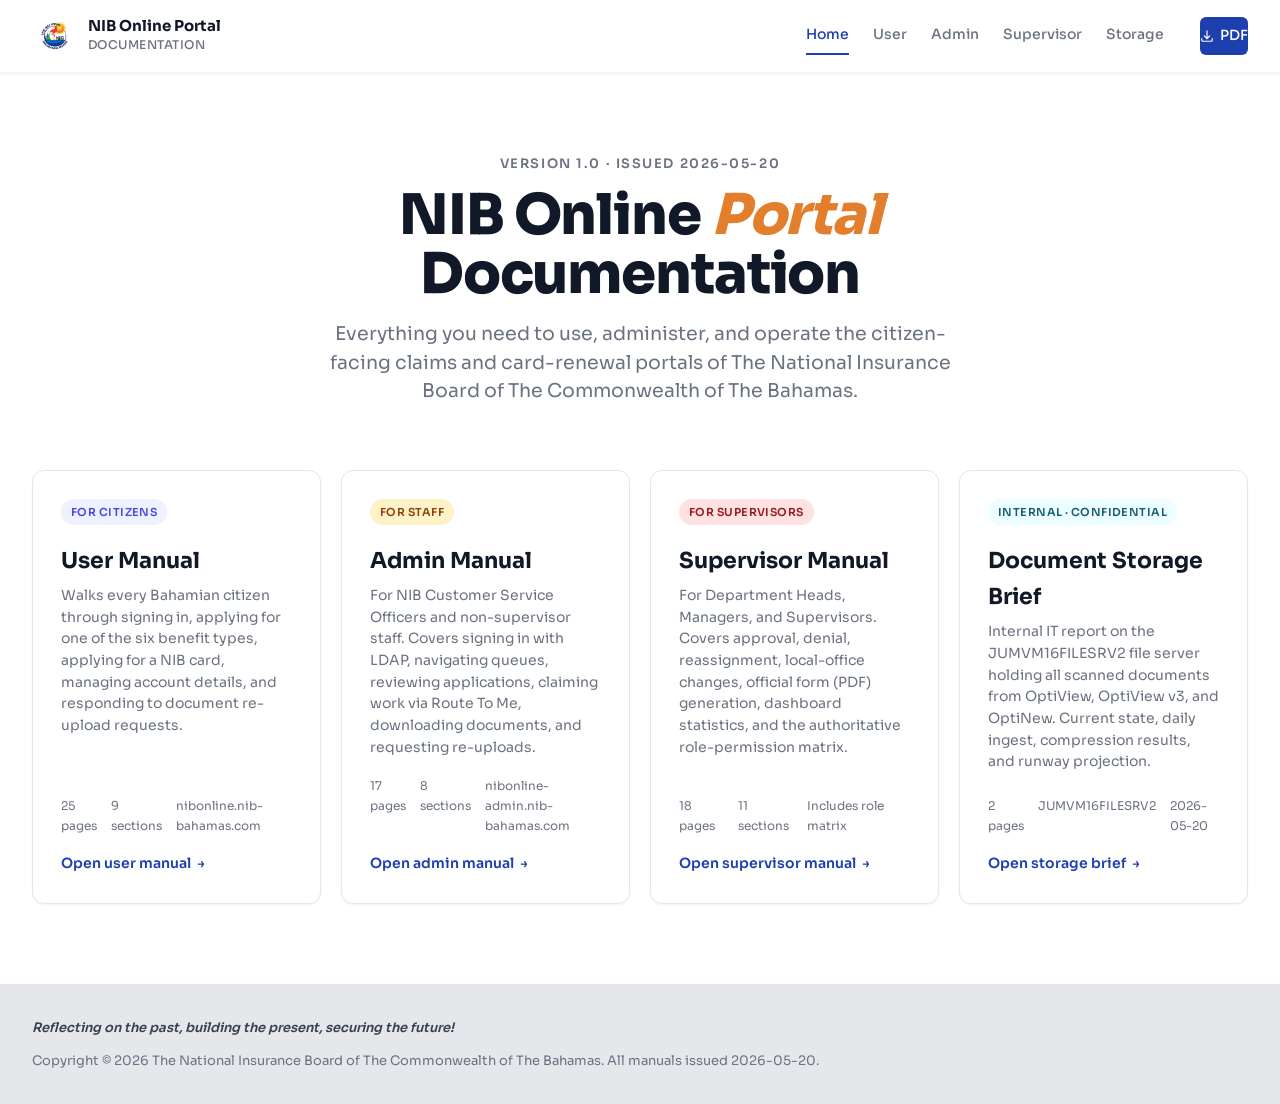
==== onboarding/docs-site/docs/index.html @ d0a883ac "add docs-site: NIB Design System integration + text-searchable PDFs" ====
<!DOCTYPE html>
<html lang="en">
<head>
<meta charset="UTF-8">
<meta name="viewport" content="width=device-width, initial-scale=1">
<title>Documentation — NIB Online Portal</title>
<link rel="icon" type="image/png" href="../assets/favicon-32x32.png">
<link rel="stylesheet" href="../colors_and_type.css">
<link rel="stylesheet" href="docs.css">
</head>
<body>

<header class="doc-topbar">
  <div class="doc-topbar__inner">
    <a class="doc-topbar__logo" href="index.html">
      <img src="../assets/nib-logo-no-text.png" alt="NIB">
      <div>
        <div class="doc-topbar__title">NIB Online Portal</div>
        <div class="doc-topbar__sub">Documentation</div>
      </div>
    </a>
    <div class="doc-topbar__spacer"></div>
    <nav class="doc-topbar__nav">
      <a href="index.html" class="is-current">Home</a>
      <a href="user-manual.html">User</a>
      <a href="admin-manual.html">Admin</a>
      <a href="supervisor-manual.html">Supervisor</a>
      <a href="storage-brief.html">Storage</a>
    <a class="doc-topbar__pdf" href="index-print.html" target="_blank" rel="noopener" title="Open print-ready PDF view in a new tab"><svg viewBox="0 0 24 24" fill="none" stroke="currentColor" stroke-width="2"><path stroke-linecap="round" stroke-linejoin="round" d="M3 16.5v2.25A2.25 2.25 0 0 0 5.25 21h13.5A2.25 2.25 0 0 0 21 18.75V16.5M16.5 12 12 16.5m0 0L7.5 12m4.5 4.5V3"/></svg>PDF</a>
    </nav>
  </div>
</header>

<section class="landing-hero">
  <div class="landing-hero__eyebrow">Version 1.0 · Issued 2026-05-20</div>
  <h1 class="landing-hero__title">NIB Online <em>Portal</em><br>Documentation</h1>
  <p class="landing-hero__sub">
    Everything you need to use, administer, and operate the citizen-facing claims and card-renewal portals of The National Insurance Board of The Commonwealth of The Bahamas.
  </p>
</section>

<section class="landing-grid">

  <a class="landing-card" href="user-manual.html">
    <span class="landing-card__badge landing-card__badge--user">For Citizens</span>
    <h2 class="landing-card__title">User Manual</h2>
    <p class="landing-card__desc">
      Walks every Bahamian citizen through signing in, applying for one of the six benefit types, applying for a NIB card, managing account details, and responding to document re-upload requests.
    </p>
    <div class="landing-card__meta"><span>25 pages</span><span>9 sections</span><span>nibonline.nib-bahamas.com</span></div>
    <span class="landing-card__cta">Open user manual</span>
  </a>

  <a class="landing-card" href="admin-manual.html">
    <span class="landing-card__badge landing-card__badge--admin">For Staff</span>
    <h2 class="landing-card__title">Admin Manual</h2>
    <p class="landing-card__desc">
      For NIB Customer Service Officers and non-supervisor staff. Covers signing in with LDAP, navigating queues, reviewing applications, claiming work via Route&nbsp;To&nbsp;Me, downloading documents, and requesting re-uploads.
    </p>
    <div class="landing-card__meta"><span>17 pages</span><span>8 sections</span><span>nibonline-admin.nib-bahamas.com</span></div>
    <span class="landing-card__cta">Open admin manual</span>
  </a>

  <a class="landing-card" href="supervisor-manual.html">
    <span class="landing-card__badge landing-card__badge--super">For Supervisors</span>
    <h2 class="landing-card__title">Supervisor Manual</h2>
    <p class="landing-card__desc">
      For Department Heads, Managers, and Supervisors. Covers approval, denial, reassignment, local-office changes, official form (PDF) generation, dashboard statistics, and the authoritative role-permission matrix.
    </p>
    <div class="landing-card__meta"><span>18 pages</span><span>11 sections</span><span>Includes role matrix</span></div>
    <span class="landing-card__cta">Open supervisor manual</span>
  </a>

  <a class="landing-card" href="storage-brief.html">
    <span class="landing-card__badge landing-card__badge--storage">Internal · Confidential</span>
    <h2 class="landing-card__title">Document Storage Brief</h2>
    <p class="landing-card__desc">
      Internal IT report on the JUMVM16FILESRV2 file server holding all scanned documents from OptiView, OptiView&nbsp;v3, and OptiNew. Current state, daily ingest, compression results, and runway projection.
    </p>
    <div class="landing-card__meta"><span>2 pages</span><span>JUMVM16FILESRV2</span><span>2026-05-20</span></div>
    <span class="landing-card__cta">Open storage brief</span>
  </a>

</section>

<footer class="doc-footer">
  <div class="doc-footer__inner">
    <em>Reflecting on the past, building the present, securing the future!</em>
    <p style="margin: 12px 0 0;">Copyright © 2026 The National Insurance Board of The Commonwealth of The Bahamas. All manuals issued 2026-05-20.</p>
  </div>
</footer>

</body>
</html>
---- onboarding/docs-site/colors_and_type.css ----
/* ============================================================
   NIB Online Portal — Design Tokens
   The National Insurance Board of The Commonwealth of The Bahamas
   ------------------------------------------------------------
   Source of truth: online-claims-submissions-frontend
     - tailwind.config.js (custom palette)
     - index.html (Sora font import)
     - src/assets/styles/*  (typography & layout primitives)
   ============================================================ */

/* Type — Sora is loaded via Google Fonts in the live app.
   Montserrat appears as a fallback in Tailwind config but Sora wins
   at the html/body level. We mirror that hierarchy here. */
@import url("https://fonts.googleapis.com/css2?family=Sora:wght@300;400;500;600;700;800&family=Montserrat:wght@400;500;600;700;800;900&display=swap");

:root {
  /* ---------- BRAND COLORS ---------- */
  /* Primary blue trio — Tailwind blue-800/700/900 in the live app */
  --nib-primary:           #1e40af;   /* primary */
  --nib-primary-lighten:   #1d4ed8;   /* hover state */
  --nib-primary-darken:    #1e3a8a;   /* pressed / deep gradient end */

  /* Logo & brand-mark colors (lifted from the official mark) */
  --nib-navy:              #1a237e;   /* deep navy used in "NIB Online" wordmark */
  --nib-flamingo:          #f25b8a;   /* pink flamingo silhouette */
  --nib-sun-yellow:        #f9b234;   /* sun ring */
  --nib-water-blue:        #2a9bd6;   /* water ring */
  --nib-leaf-green:        #4ea64b;   /* reeds / leaves */

  /* Accent / portal colors */
  --nib-cadmium-orange:    #e27e2c;   /* "Claims Portal" italic wordmark */
  --nib-maj-blue:          #4f46e5;   /* Majorelle blue — light-portal text */
  --nib-pastel-blue:       #7b8ecd;   /* mid-stop on login gradient */
  --nib-button-blue:       #2ea1e2;   /* legacy CTA blue */
  --nib-dusty-white:       #fdfdff;   /* off-white surface */
  --nib-platinum-gray:     #e8e8e8;   /* input field fill */

  /* ---------- NEUTRALS (tailwind gray & blueGray scales actually in use) ---------- */
  --gray-50:   #f9fafb;
  --gray-100:  #f3f4f6;
  --gray-200:  #e5e7eb;
  --gray-300:  #d1d5db;
  --gray-400:  #9ca3af;
  --gray-500:  #6b7280;
  --gray-600:  #4b5563;
  --gray-700:  #374151;
  --gray-800:  #1f2937;
  --gray-900:  #111827;

  --blue-gray-50:  #f8fafc;
  --blue-gray-100: #f1f5f9;
  --blue-gray-200: #e2e8f0;
  --blue-gray-400: #94a3b8;
  --blue-gray-600: #475569;

  /* ---------- SEMANTIC FOREGROUND / BACKGROUND ---------- */
  --fg-1:        #111827;   /* primary text — gray-900 */
  --fg-2:        #374151;   /* body text — gray-700 */
  --fg-3:        #6b7280;   /* secondary / meta — gray-500 */
  --fg-4:        #9ca3af;   /* disabled / placeholder — gray-400 */
  --fg-on-dark:  #fdfdff;   /* dusty-white on navy/primary */
  --fg-link:     #4f46e5;   /* indigo-600 — used for utility links */
  --fg-accent:   #e27e2c;   /* cadmium-orange — italic brand accent */

  --bg-canvas:    #ffffff;
  --bg-subtle:    #f3f4f6;        /* gray-100 */
  --bg-muted:     #f1f5f9;        /* blueGray-100 — table head */
  --bg-footer:    #e5e7eb;        /* gray-200 */
  --bg-input:     var(--nib-platinum-gray);

  /* ---------- SEMANTIC STATE (Tailwind tints used in alerts/status) ---------- */
  --state-success:        #16a34a;   /* green-600 (Approved chip) */
  --state-success-bg:     #ecfdf5;
  --state-warning:        #f59e0b;   /* amber-500 (CalloutBox icon) */
  --state-warning-bg:     #fffbeb;   /* amber-50 */
  --state-warning-border: #fcd34d;   /* amber-300 */
  --state-warning-fg:     #92400e;   /* amber-800 */
  --state-danger:         #dc2626;   /* red-600 (Denied chip) */
  --state-danger-bg:      #fef2f2;
  --state-info:           #2ea1e2;   /* button-blue */
  --state-pending:        #475569;   /* blueGray-600 (Pending chip) */

  /* ---------- TYPE FAMILIES ---------- */
  --font-sans:    'Sora', 'Montserrat', system-ui, -apple-system, 'Segoe UI', sans-serif;
  --font-display: 'Sora', 'Montserrat', system-ui, sans-serif;
  --font-mono:    ui-monospace, 'SF Mono', 'Cascadia Code', Menlo, monospace;

  /* ---------- TYPE SCALE (matches Tailwind defaults the app uses) ---------- */
  --text-xs:   0.75rem;   /* 12px */
  --text-sm:   0.875rem;  /* 14px */
  --text-base: 1rem;      /* 16px */
  --text-lg:   1.125rem;  /* 18px */
  --text-xl:   1.25rem;   /* 20px */
  --text-2xl:  1.5rem;    /* 24px */
  --text-3xl:  1.875rem;  /* 30px */
  --text-4xl:  2.25rem;   /* 36px */
  --text-5xl:  3rem;      /* 48px */
  --text-6xl:  3.75rem;   /* 60px */

  /* Weights actually used in the codebase */
  --fw-light:     300;
  --fw-regular:   400;
  --fw-medium:    500;
  --fw-semibold:  600;
  --fw-bold:      700;
  --fw-extrabold: 800;
  --fw-black:     900;

  /* Line heights */
  --lh-tight:   1.1;
  --lh-snug:    1.25;
  --lh-normal:  1.5;
  --lh-relaxed: 1.625;

  /* ---------- RADII (Tailwind defaults used) ---------- */
  --radius-sm:   0.25rem;  /* rounded */
  --radius-md:   0.375rem; /* rounded-md — cards, page-sections */
  --radius-lg:   0.5rem;   /* rounded-lg — portal CTAs, login card */
  --radius-xl:   0.75rem;  /* rounded-xl — login inputs & primary CTA */
  --radius-full: 9999px;   /* avatar / pill chips */

  /* ---------- SHADOWS (Tailwind defaults used in app) ---------- */
  --shadow-sm:   0 1px 2px 0 rgba(0,0,0,.05);
  --shadow:      0 1px 3px 0 rgba(0,0,0,.1), 0 1px 2px -1px rgba(0,0,0,.1);
  --shadow-md:   0 4px 6px -1px rgba(0,0,0,.1), 0 2px 4px -2px rgba(0,0,0,.1);
  --shadow-lg:   0 10px 15px -3px rgba(0,0,0,.1), 0 4px 6px -4px rgba(0,0,0,.1);
  --ring-focus:  0 0 0 2px rgba(156,163,175,.6);   /* gray-400 focus ring */

  /* ---------- SPACING (Tailwind 4-unit scale; named exposures) ---------- */
  --sp-1:  0.25rem;   /* 4 */
  --sp-2:  0.5rem;    /* 8 */
  --sp-3:  0.75rem;   /* 12 */
  --sp-4:  1rem;      /* 16 */
  --sp-6:  1.5rem;    /* 24 */
  --sp-8:  2rem;      /* 32 */
  --sp-10: 2.5rem;    /* 40 */
  --sp-12: 3rem;      /* 48 */
  --sp-16: 4rem;      /* 64 */
  --sp-24: 6rem;      /* 96 */

  /* ---------- LAYOUT ---------- */
  --container-7xl: 80rem;   /* max-w-7xl — top nav & main pages */
  --container-5xl: 64rem;   /* max-w-5xl — footer column */
  --container-2xl: 42rem;   /* max-w-2xl — sm portal copy column */

  /* ---------- BRAND GRADIENTS ---------- */
  --grad-login:   linear-gradient(180deg, #ffffff 0%, #7b8ecd 60%, #1e40af 100%);
  --grad-portal-dark:  linear-gradient(340deg, #1e3a8a 0%, #3b82f6 100%);
  --grad-portal-light: linear-gradient(340deg, #f8faff 0%, #fdfdff 100%);
}

/* ============================================================
   SEMANTIC TYPE CLASSES
   Match the literal selectors used in the live app's
   typography.pcss so HTML built with this token sheet looks
   identical to production.
   ============================================================ */

html, body {
  font-family: var(--font-sans);
  color: var(--fg-2);
  background: var(--bg-canvas);
}

.page header h1,
h1.page-title {
  font-weight: var(--fw-bold);
  font-size: var(--text-2xl);
  color: var(--nib-primary);
  text-transform: capitalize;
}

.page h2,
h2.section-title {
  font-size: var(--text-xl);
  font-weight: var(--fw-semibold);
  color: var(--fg-1);
}

.page-content h3,
h3.subsection {
  font-weight: var(--fw-light);
  font-size: var(--text-lg);
  margin-bottom: var(--sp-2);
  color: var(--fg-2);
}

/* "NIB Online" wordmark — see ClaimsPortalBrand.vue */
.brand-top {
  font-weight: var(--fw-extrabold);
  color: var(--nib-navy);
  line-height: var(--lh-tight);
}
/* "Claims Portal" wordmark */
.brand-bottom {
  font-weight: var(--fw-black);
  font-style: italic;
  color: var(--nib-cadmium-orange);
  line-height: var(--lh-tight);
  letter-spacing: -0.01em;
}

/* Footer tagline used in DefaultLayout */
.brand-tagline {
  font-weight: var(--fw-bold);
  font-style: italic;
  font-size: var(--text-sm);
  color: var(--gray-600);
}

/* Status chip text */
.chip {
  display: inline-flex;
  align-items: center;
  padding: 0.125rem 0.625rem;
  border-radius: var(--radius-md);
  font-weight: var(--fw-medium);
  color: #ffffff;
  font-size: var(--text-sm);
}
.chip--approved { background: var(--state-success); }
.chip--denied   { background: var(--state-danger); }
.chip--pending  { background: var(--state-pending); }

/* Card surface common to .page-section and modal panels */
.surface {
  background: var(--bg-canvas);
  box-shadow: var(--shadow-sm);
  border-radius: var(--radius-md);
}
---- onboarding/docs-site/docs/docs.css ----
/* ============================================================
   NIB Online Portal — Documentation Styles
   Shared by index, user-manual, admin-manual, supervisor-manual,
   storage-brief. Inherits design tokens from ../colors_and_type.css.
   ============================================================ */

* { box-sizing: border-box; }
html { scroll-behavior: smooth; scroll-padding-top: 88px; }
body {
  margin: 0;
  font-family: var(--font-sans);
  color: var(--fg-2);
  background: var(--bg-canvas);
  -webkit-font-smoothing: antialiased;
  font-size: 16px;
  line-height: 1.65;
}

/* ---------- Top bar ---------- */
.doc-topbar {
  position: sticky; top: 0; z-index: 50;
  background: rgba(255,255,255,.96);
  backdrop-filter: saturate(140%) blur(8px);
  box-shadow: var(--shadow-sm);
  border-bottom: 1px solid var(--gray-100);
}
.doc-topbar__inner {
  max-width: 1280px; margin: 0 auto;
  padding: 14px 32px;
  display: flex; align-items: center; gap: 20px;
}
.doc-topbar__logo { display: flex; align-items: center; gap: 12px; text-decoration: none; color: inherit; }
.doc-topbar__logo img { width: 44px; height: 44px; display: block; }
.doc-topbar__title { font-weight: 700; color: var(--fg-1); font-size: 15px; line-height: 1.2; }
.doc-topbar__sub   { font-size: 12px; color: var(--fg-3); letter-spacing: .04em; text-transform: uppercase; font-weight: 500; }
.doc-topbar__spacer { flex: 1; }
.doc-topbar__nav { display: flex; gap: 24px; }
.doc-topbar__nav a {
  font-size: 14px; color: var(--fg-3); text-decoration: none; font-weight: 500;
  padding: 6px 0; border-bottom: 2px solid transparent;
}
.doc-topbar__nav a:hover, .doc-topbar__nav a.is-current { color: var(--nib-primary); border-color: var(--nib-primary); }
.doc-topbar__pdf {
  display: inline-flex; align-items: center; gap: 6px;
  margin-left: 12px;
  padding: 6px 12px; border-radius: 6px;
  background: var(--nib-primary); color: #fff !important;
  font-size: 13px; font-weight: 600; text-decoration: none !important;
  border: 0 !important;
  transition: background .15s;
}
.doc-topbar__pdf:hover { background: var(--nib-primary-lighten); }
.doc-topbar__pdf svg { width: 14px; height: 14px; }
.doc-topbar__audience {
  display: inline-flex; align-items: center; gap: 6px;
  padding: 4px 10px; border-radius: 999px;
  font-size: 12px; font-weight: 600; letter-spacing: .02em;
  background: #eef2ff; color: var(--nib-maj-blue);
}
.doc-topbar__audience--admin   { background: #fef3c7; color: #92400e; }
.doc-topbar__audience--super   { background: #fee2e2; color: #991b1b; }
.doc-topbar__audience--storage { background: #ecfeff; color: #155e75; }

/* ---------- Layout ---------- */
.doc-layout {
  max-width: 1280px; margin: 0 auto;
  display: grid; grid-template-columns: 260px 1fr;
  gap: 56px; padding: 36px 32px 80px;
}
@media (max-width: 900px) {
  .doc-layout { grid-template-columns: 1fr; gap: 24px; }
  .doc-sidebar { position: static !important; max-height: none !important; }
}

/* ---------- Sidebar ---------- */
.doc-sidebar {
  position: sticky; top: 96px; align-self: start;
  max-height: calc(100vh - 120px); overflow-y: auto;
  padding-right: 8px;
}
.doc-sidebar__title {
  font-size: 11px; font-weight: 600; letter-spacing: .1em; text-transform: uppercase;
  color: var(--fg-3); margin: 0 0 12px;
}
.doc-sidebar__list { list-style: none; margin: 0; padding: 0; display: flex; flex-direction: column; gap: 2px; }
.doc-sidebar__list a {
  display: block; padding: 6px 10px; border-radius: 6px;
  font-size: 13.5px; color: var(--fg-2); text-decoration: none;
  border-left: 2px solid transparent;
  transition: background .12s, color .12s;
}
.doc-sidebar__list a:hover { background: var(--gray-100); color: var(--fg-1); }
.doc-sidebar__list a.is-active {
  background: #eef2ff; color: var(--nib-primary); font-weight: 600;
  border-left-color: var(--nib-primary);
}
.doc-sidebar__list .lvl-2 { padding-left: 24px; font-size: 13px; color: var(--fg-3); }

/* ---------- Main column ---------- */
.doc-main { min-width: 0; max-width: 760px; }

.doc-hero {
  margin-bottom: 40px; padding-bottom: 28px;
  border-bottom: 1px solid var(--gray-200);
}
.doc-hero__eyebrow {
  display: inline-flex; align-items: center; gap: 6px;
  padding: 4px 10px; border-radius: 999px;
  background: var(--nib-primary); color: #fff;
  font-size: 11px; font-weight: 600; letter-spacing: .08em; text-transform: uppercase;
  margin-bottom: 16px;
}
.doc-hero__title {
  font-size: 42px; font-weight: 800; line-height: 1.1;
  color: var(--fg-1); margin: 0 0 12px;
  letter-spacing: -0.02em;
}
.doc-hero__sub { font-size: 18px; color: var(--fg-3); margin: 0; line-height: 1.5; }
.doc-hero__meta {
  margin-top: 20px;
  display: flex; flex-wrap: wrap; gap: 20px;
  font-size: 13px; color: var(--fg-3);
}
.doc-hero__meta span { display: inline-flex; align-items: center; gap: 6px; }
.doc-hero__meta strong { color: var(--fg-2); font-weight: 600; }

/* ---------- Headings inside doc ---------- */
.doc-main h2 {
  font-size: 26px; font-weight: 700; color: var(--fg-1);
  margin: 56px 0 16px; letter-spacing: -0.01em;
  padding-bottom: 8px; border-bottom: 2px solid var(--nib-cadmium-orange);
  display: inline-block; padding-right: 8px;
  scroll-margin-top: 96px;
}
.doc-main h2 .doc-h-num { color: var(--nib-cadmium-orange); margin-right: 8px; }
.doc-main h3 {
  font-size: 20px; font-weight: 600; color: var(--fg-1);
  margin: 36px 0 12px; scroll-margin-top: 96px;
}
.doc-main h4 {
  font-size: 16px; font-weight: 600; color: var(--fg-1);
  margin: 24px 0 8px;
}
.doc-main p { margin: 12px 0; }
.doc-main a { color: var(--nib-primary); text-decoration: underline; text-underline-offset: 2px; }
.doc-main a:hover { color: var(--nib-primary-lighten); }
.doc-main ul, .doc-main ol { padding-left: 24px; margin: 12px 0; }
.doc-main li { margin: 6px 0; }
.doc-main strong { color: var(--fg-1); font-weight: 600; }
.doc-main hr { border: 0; border-top: 1px solid var(--gray-200); margin: 48px 0; }
.doc-main code, .doc-main kbd {
  font-family: var(--font-mono);
  font-size: .9em;
  padding: 1px 6px;
  background: var(--bg-muted);
  border-radius: 4px;
  color: var(--fg-1);
}

/* Headings get a hover-anchor */
.doc-main h2, .doc-main h3, .doc-main h4 { position: relative; }
.doc-anchor {
  position: absolute; left: -22px; top: 50%; transform: translateY(-50%);
  opacity: 0; color: var(--gray-400); text-decoration: none;
  font-size: 16px; transition: opacity .15s;
  cursor: pointer;
}
.doc-main h2:hover .doc-anchor,
.doc-main h3:hover .doc-anchor,
.doc-main h4:hover .doc-anchor { opacity: 1; }
.doc-anchor:hover { color: var(--nib-primary); }

/* ---------- Callouts ---------- */
.callout {
  display: flex; gap: 14px;
  padding: 16px 18px; border-radius: 8px;
  margin: 20px 0;
  border-left: 4px solid;
  background: #fff;
}
.callout__icon {
  flex-shrink: 0; width: 22px; height: 22px; margin-top: 1px;
}
.callout__body { flex: 1; font-size: 15px; line-height: 1.55; }
.callout__body :first-child { margin-top: 0; }
.callout__body :last-child  { margin-bottom: 0; }
.callout__title { font-weight: 700; color: var(--fg-1); display: block; margin-bottom: 4px; }

.callout--info    { background: #eff6ff; border-color: var(--nib-primary); color: #1e3a8a; }
.callout--info    .callout__icon, .callout--info    .callout__title { color: var(--nib-primary); }
.callout--tip     { background: #ecfdf5; border-color: #10b981; color: #065f46; }
.callout--tip     .callout__icon, .callout--tip     .callout__title { color: #047857; }
.callout--warning { background: var(--state-warning-bg); border-color: var(--state-warning); color: var(--state-warning-fg); }
.callout--warning .callout__icon, .callout--warning .callout__title { color: var(--state-warning); }
.callout--danger  { background: #fef2f2; border-color: #ef4444; color: #991b1b; }
.callout--danger  .callout__icon, .callout--danger  .callout__title { color: #dc2626; }
.callout--audit   { background: #fdf4ff; border-color: #a855f7; color: #6b21a8; }
.callout--audit   .callout__icon, .callout--audit   .callout__title { color: #9333ea; }

/* ---------- Steps ---------- */
.steps { counter-reset: step; list-style: none; padding: 0; margin: 20px 0; display: flex; flex-direction: column; gap: 14px; }
.steps > li {
  counter-increment: step;
  position: relative;
  padding: 14px 16px 14px 56px;
  background: #fff;
  border: 1px solid var(--gray-200);
  border-radius: 8px;
  font-size: 15px; line-height: 1.55;
}
.steps > li::before {
  content: counter(step);
  position: absolute; left: 14px; top: 14px;
  width: 28px; height: 28px;
  display: flex; align-items: center; justify-content: center;
  border-radius: 999px;
  background: var(--nib-primary); color: #fff;
  font-weight: 700; font-size: 13px;
}
.steps strong { color: var(--fg-1); }

/* ---------- Tables ---------- */
.doc-main table {
  width: 100%; border-collapse: collapse; margin: 20px 0;
  font-size: 14px;
  border: 1px solid var(--gray-200); border-radius: 8px; overflow: hidden;
}
.doc-main thead { background: var(--blue-gray-100); }
.doc-main th {
  padding: 10px 14px; text-align: left;
  font-size: 12px; font-weight: 600; color: var(--gray-700);
  text-transform: uppercase; letter-spacing: .04em;
  border-bottom: 1px solid var(--gray-200);
}
.doc-main td {
  padding: 12px 14px; vertical-align: top;
  border-top: 1px solid var(--gray-100);
  color: var(--fg-2);
}
.doc-main tbody tr:nth-child(even) td { background: #fafbfc; }
.doc-main td strong { color: var(--fg-1); }

/* yes/no pills inside tables */
.yn {
  display: inline-flex; align-items: center; gap: 4px;
  padding: 1px 8px; border-radius: 999px;
  font-size: 11px; font-weight: 600; letter-spacing: .02em;
}
.yn--yes { background: #d1fae5; color: #065f46; }
.yn--no  { background: #fee2e2; color: #991b1b; }
.yn--na  { background: var(--gray-100); color: var(--fg-3); }

/* ---------- Role pill ---------- */
.role {
  display: inline-flex; align-items: center;
  padding: 2px 8px; border-radius: 6px;
  background: var(--gray-900); color: #fff;
  font-family: var(--font-mono); font-size: 12px; font-weight: 600;
  letter-spacing: .02em;
  white-space: nowrap;
}
.role--cs    { background: #1e3a8a; }
.role--r     { background: #6d28d9; }
.role--fiu   { background: #047857; }
.role--it    { background: #475569; }
.role--ohsu  { background: #b45309; }

/* ---------- Status chip (inline in body) ---------- */
.chip-inline {
  display: inline-flex; align-items: center;
  padding: 1px 8px; border-radius: 6px;
  color: #fff; font-size: 12.5px; font-weight: 500;
  vertical-align: 2px;
}
.chip-inline--approved { background: var(--state-success); }
.chip-inline--denied   { background: var(--state-danger); }
.chip-inline--pending  { background: var(--state-pending); }
.chip-inline--info     { background: var(--nib-primary); }
.chip-inline--review   { background: var(--nib-button-blue); }
.chip-inline--reupload { background: var(--state-warning); color: var(--state-warning-fg); }

/* ---------- Definition strip (key/value at top of section) ---------- */
.defstrip { display: grid; grid-template-columns: repeat(auto-fit, minmax(180px, 1fr)); gap: 14px 20px; margin: 16px 0; }
.defstrip dt { font-size: 11px; font-weight: 600; letter-spacing: .06em; text-transform: uppercase; color: var(--fg-3); margin: 0 0 2px; }
.defstrip dd { margin: 0; font-size: 14px; color: var(--fg-1); }

/* ---------- Landing page cards ---------- */
.landing-hero { max-width: 1280px; margin: 0 auto; padding: 80px 32px 32px; text-align: center; }
.landing-hero__eyebrow { font-size: 13px; letter-spacing: .12em; text-transform: uppercase; color: var(--fg-3); font-weight: 600; }
.landing-hero__title {
  font-size: 56px; font-weight: 800; color: var(--fg-1);
  margin: 12px 0 16px; letter-spacing: -0.02em; line-height: 1.05;
}
.landing-hero__title em {
  font-style: italic; font-weight: 900; color: var(--nib-cadmium-orange);
}
.landing-hero__sub {
  font-size: 19px; color: var(--fg-3); max-width: 640px; margin: 0 auto;
  line-height: 1.5;
}
.landing-grid {
  max-width: 1280px; margin: 0 auto; padding: 32px 32px 80px;
  display: grid; grid-template-columns: repeat(auto-fit, minmax(280px, 1fr)); gap: 20px;
}
.landing-card {
  display: flex; flex-direction: column;
  padding: 28px; border-radius: 12px;
  background: #fff; border: 1px solid var(--gray-200);
  box-shadow: var(--shadow-sm);
  text-decoration: none; color: inherit;
  transition: transform .15s, box-shadow .15s, border-color .15s;
}
.landing-card:hover { transform: translateY(-2px); box-shadow: var(--shadow-md); border-color: var(--nib-primary-lighten); }
.landing-card__badge {
  display: inline-flex; align-self: flex-start;
  padding: 4px 10px; border-radius: 999px;
  font-size: 11px; font-weight: 600; letter-spacing: .04em; text-transform: uppercase;
  margin-bottom: 18px;
}
.landing-card__badge--user    { background: #eef2ff; color: var(--nib-maj-blue); }
.landing-card__badge--admin   { background: #fef3c7; color: #92400e; }
.landing-card__badge--super   { background: #fee2e2; color: #991b1b; }
.landing-card__badge--storage { background: #ecfeff; color: #155e75; }
.landing-card__title { font-size: 22px; font-weight: 700; color: var(--fg-1); margin: 0 0 6px; }
.landing-card__desc  { font-size: 14px; color: var(--fg-3); line-height: 1.55; margin: 0 0 18px; }
.landing-card__meta  { margin-top: auto; font-size: 12px; color: var(--fg-3); display: flex; gap: 14px; }
.landing-card__cta   { font-size: 14px; color: var(--nib-primary); font-weight: 600; display: inline-flex; gap: 6px; align-items: center; margin-top: 16px; }
.landing-card__cta::after { content: "→"; transition: transform .15s; }
.landing-card:hover .landing-card__cta::after { transform: translateX(4px); }

/* ---------- Storage brief specific ---------- */
.stat-grid { display: grid; grid-template-columns: repeat(auto-fit, minmax(180px, 1fr)); gap: 14px; margin: 20px 0; }
.stat {
  padding: 18px; border-radius: 8px;
  background: #fff; border: 1px solid var(--gray-200);
}
.stat__label { font-size: 11px; font-weight: 600; letter-spacing: .06em; text-transform: uppercase; color: var(--fg-3); }
.stat__value { font-size: 28px; font-weight: 800; color: var(--fg-1); margin-top: 4px; letter-spacing: -0.01em; }
.stat__sub   { font-size: 12px; color: var(--fg-3); margin-top: 4px; }
.bar {
  width: 100%; height: 8px; border-radius: 999px;
  background: var(--gray-100); margin-top: 10px; overflow: hidden;
}
.bar__fill { height: 100%; background: var(--nib-primary); border-radius: 999px; }
.bar__fill--warn { background: var(--state-warning); }
.bar__fill--ok   { background: #10b981; }

.confidential-banner {
  background: #fff7ed; border: 1px solid #fed7aa; color: #9a3412;
  padding: 12px 18px; border-radius: 8px; font-size: 13px; font-weight: 500;
  margin-bottom: 24px; display: flex; align-items: center; gap: 10px;
}

/* ---------- Footer ---------- */
.doc-footer {
  border-top: 1px solid var(--gray-200);
  padding: 32px;
  background: var(--bg-footer);
}
.doc-footer__inner { max-width: 1280px; margin: 0 auto; font-size: 13px; color: var(--fg-3); }
.doc-footer__inner em { font-style: italic; color: var(--fg-2); font-weight: 600; }

/* ---------- Print ---------- */
@media print {
  @page { size: A4 portrait; margin: 18mm 16mm; }

  * { -webkit-print-color-adjust: exact !important; print-color-adjust: exact !important; }

  html, body { background: #fff; font-size: 10.5pt; line-height: 1.5; }

  .doc-topbar, .doc-sidebar, .doc-footer, .doc-anchor { display: none !important; }
  .doc-layout { display: block; padding: 0; max-width: none; margin: 0; }
  .doc-main { max-width: none; }

  /* Hero block — runs once on page 1 */
  .doc-hero { padding: 0 0 14pt; margin: 0 0 18pt; border-bottom: 1.5pt solid #1e40af; }
  .doc-hero__title { font-size: 26pt; margin-bottom: 8pt; }
  .doc-hero__sub { font-size: 12pt; }
  .doc-hero__eyebrow { background: #1e40af; color: #fff; }

  /* Heading rhythm */
  .doc-main h2 {
    font-size: 16pt; margin: 22pt 0 8pt;
    page-break-after: avoid; break-after: avoid;
    border-bottom-width: 1.5pt;
  }
  .doc-main h3 { font-size: 13pt; margin: 14pt 0 6pt; page-break-after: avoid; break-after: avoid; }
  .doc-main h4 { font-size: 11.5pt; margin: 10pt 0 4pt; page-break-after: avoid; break-after: avoid; }
  .doc-main p, .doc-main li { orphans: 3; widows: 3; }

  /* Keep grouped content together */
  .steps > li, .callout, .stat, .defstrip { page-break-inside: avoid; break-inside: avoid; }
  .doc-main table { page-break-inside: auto; }
  .doc-main tr, .doc-main thead, .doc-main h2 + table thead { page-break-inside: avoid; break-inside: avoid; }
  .doc-main thead { display: table-header-group; }   /* repeat th on each page */

  /* Links: keep blue but no underline noise */
  a { color: #1e40af; text-decoration: none; }

  /* Tighter tables */
  .doc-main table { font-size: 9.5pt; }
  .doc-main th, .doc-main td { padding: 6pt 8pt; }

  /* Pills & chips need the background colors */
  .chip-inline, .yn, .role, .landing-card__badge,
  .doc-topbar__audience, .doc-hero__eyebrow,
  .callout, .callout__body { color-adjust: exact; }

  /* Landing page (only on index) */
  .landing-grid { display: block; padding: 0; }
  .landing-card { display: block; page-break-inside: avoid; margin: 0 0 14pt; padding: 18pt; border: 1pt solid #d1d5db; }
  .landing-hero { padding: 0 0 18pt; text-align: left; }
  .landing-hero__title { font-size: 30pt; }

  /* Force a page break before each major manual section if requested */
  .pagebreak { page-break-before: always; break-before: page; }

  /* Confidential banner stays */
  .confidential-banner { background: #fff7ed !important; border: 1pt solid #fed7aa; }
}
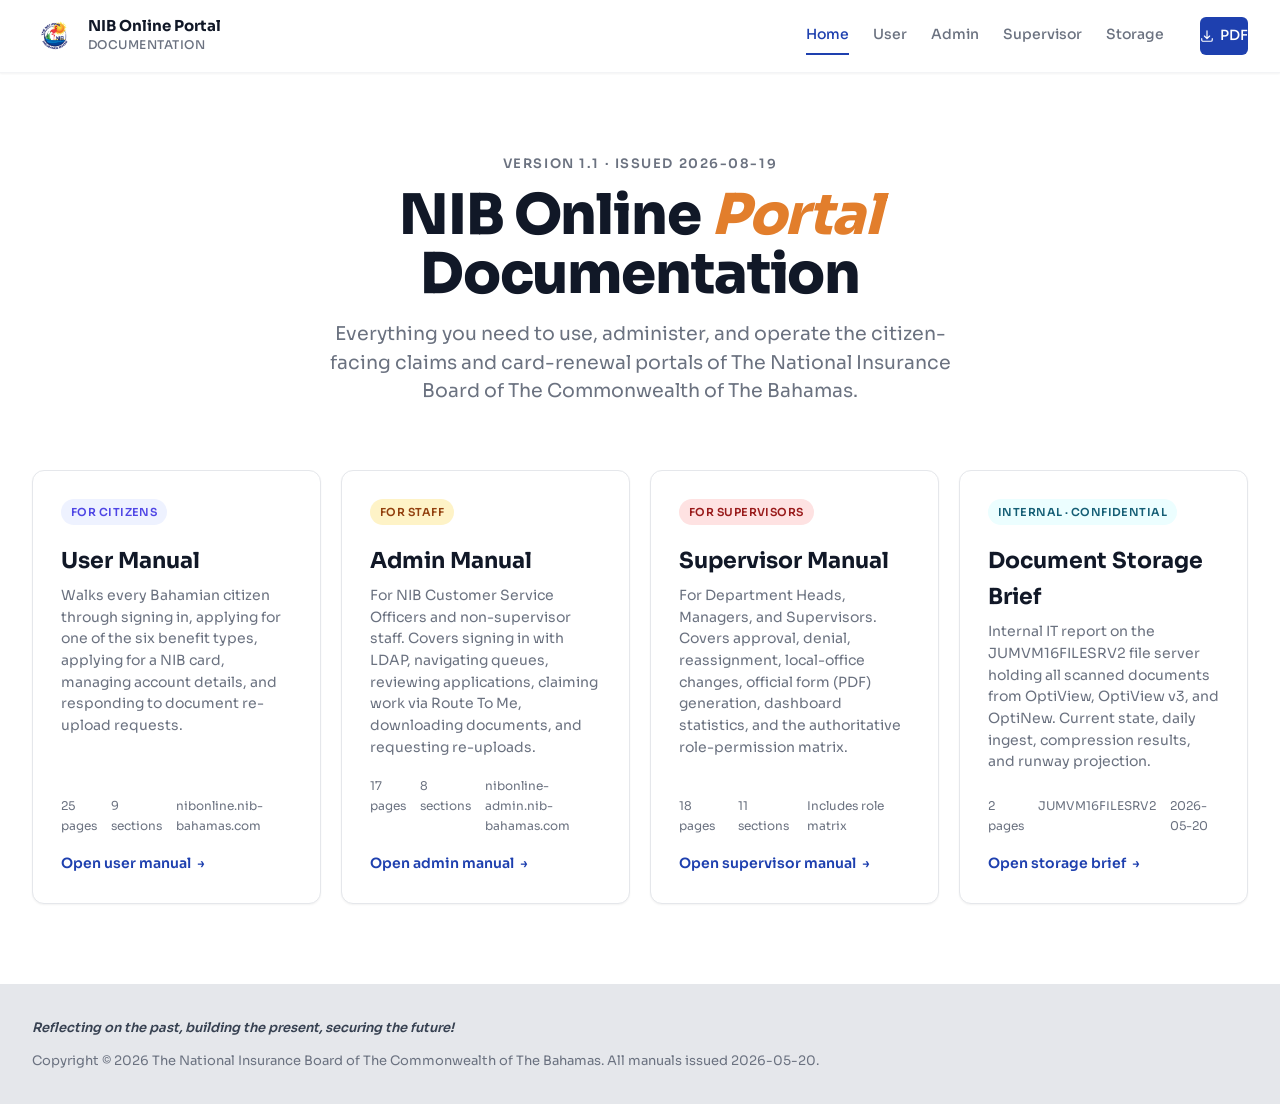
==== commit 8fd10ebe: "docs(manuals): bump the three manuals and the index to v1.1, issued 2026-08-19 The covers still clai" ====
--- a/onboarding/docs-site/docs/index.html
+++ b/onboarding/docs-site/docs/index.html
@@ -3,7 +3,7 @@
 <head>
 <meta charset="UTF-8">
 <meta name="viewport" content="width=device-width, initial-scale=1">
-<title>Documentation — NIB Online Portal</title>
+<title>Documentation: NIB Online Portal</title>
 <link rel="icon" type="image/png" href="../assets/favicon-32x32.png">
 <link rel="stylesheet" href="../colors_and_type.css">
 <link rel="stylesheet" href="docs.css">
@@ -26,13 +26,13 @@
       <a href="admin-manual.html">Admin</a>
       <a href="supervisor-manual.html">Supervisor</a>
       <a href="storage-brief.html">Storage</a>
-    <a class="doc-topbar__pdf" href="index-print.html" target="_blank" rel="noopener" title="Open print-ready PDF view in a new tab"><svg viewBox="0 0 24 24" fill="none" stroke="currentColor" stroke-width="2"><path stroke-linecap="round" stroke-linejoin="round" d="M3 16.5v2.25A2.25 2.25 0 0 0 5.25 21h13.5A2.25 2.25 0 0 0 21 18.75V16.5M16.5 12 12 16.5m0 0L7.5 12m4.5 4.5V3"/></svg>PDF</a>
+    <a class="doc-topbar__pdf" href="../pdf/NIB-Docs-Index-v1.1.pdf" download title="Download docs index as PDF (text-searchable)"><svg viewBox="0 0 24 24" fill="none" stroke="currentColor" stroke-width="2"><path stroke-linecap="round" stroke-linejoin="round" d="M3 16.5v2.25A2.25 2.25 0 0 0 5.25 21h13.5A2.25 2.25 0 0 0 21 18.75V16.5M16.5 12 12 16.5m0 0L7.5 12m4.5 4.5V3"/></svg>PDF</a>
     </nav>
   </div>
 </header>
 
 <section class="landing-hero">
-  <div class="landing-hero__eyebrow">Version 1.0 · Issued 2026-05-20</div>
+  <div class="landing-hero__eyebrow">Version 1.1 · Issued 2026-08-19</div>
   <h1 class="landing-hero__title">NIB Online <em>Portal</em><br>Documentation</h1>
   <p class="landing-hero__sub">
     Everything you need to use, administer, and operate the citizen-facing claims and card-renewal portals of The National Insurance Board of The Commonwealth of The Bahamas.
--- a/onboarding/docs-site/colors_and_type.css
+++ b/onboarding/docs-site/colors_and_type.css
@@ -1,5 +1,5 @@
 /* ============================================================
-   NIB Online Portal — Design Tokens
+   NIB Online Portal, Design Tokens
    The National Insurance Board of The Commonwealth of The Bahamas
    ------------------------------------------------------------
    Source of truth: online-claims-submissions-frontend
@@ -8,14 +8,14 @@
      - src/assets/styles/*  (typography & layout primitives)
    ============================================================ */
 
-/* Type — Sora is loaded via Google Fonts in the live app.
+/* Type, Sora is loaded via Google Fonts in the live app.
    Montserrat appears as a fallback in Tailwind config but Sora wins
    at the html/body level. We mirror that hierarchy here. */
 @import url("https://fonts.googleapis.com/css2?family=Sora:wght@300;400;500;600;700;800&family=Montserrat:wght@400;500;600;700;800;900&display=swap");
 
 :root {
   /* ---------- BRAND COLORS ---------- */
-  /* Primary blue trio — Tailwind blue-800/700/900 in the live app */
+  /* Primary blue trio, Tailwind blue-800/700/900 in the live app */
   --nib-primary:           #1e40af;   /* primary */
   --nib-primary-lighten:   #1d4ed8;   /* hover state */
   --nib-primary-darken:    #1e3a8a;   /* pressed / deep gradient end */
@@ -29,7 +29,7 @@
 
   /* Accent / portal colors */
   --nib-cadmium-orange:    #e27e2c;   /* "Claims Portal" italic wordmark */
-  --nib-maj-blue:          #4f46e5;   /* Majorelle blue — light-portal text */
+  --nib-maj-blue:          #4f46e5;   /* Majorelle blue, light-portal text */
   --nib-pastel-blue:       #7b8ecd;   /* mid-stop on login gradient */
   --nib-button-blue:       #2ea1e2;   /* legacy CTA blue */
   --nib-dusty-white:       #fdfdff;   /* off-white surface */
@@ -54,17 +54,17 @@
   --blue-gray-600: #475569;
 
   /* ---------- SEMANTIC FOREGROUND / BACKGROUND ---------- */
-  --fg-1:        #111827;   /* primary text — gray-900 */
-  --fg-2:        #374151;   /* body text — gray-700 */
-  --fg-3:        #6b7280;   /* secondary / meta — gray-500 */
-  --fg-4:        #9ca3af;   /* disabled / placeholder — gray-400 */
+  --fg-1:        #111827;   /* primary text, gray-900 */
+  --fg-2:        #374151;   /* body text, gray-700 */
+  --fg-3:        #6b7280;   /* secondary / meta, gray-500 */
+  --fg-4:        #9ca3af;   /* disabled / placeholder, gray-400 */
   --fg-on-dark:  #fdfdff;   /* dusty-white on navy/primary */
-  --fg-link:     #4f46e5;   /* indigo-600 — used for utility links */
-  --fg-accent:   #e27e2c;   /* cadmium-orange — italic brand accent */
+  --fg-link:     #4f46e5;   /* indigo-600, used for utility links */
+  --fg-accent:   #e27e2c;   /* cadmium-orange, italic brand accent */
 
   --bg-canvas:    #ffffff;
   --bg-subtle:    #f3f4f6;        /* gray-100 */
-  --bg-muted:     #f1f5f9;        /* blueGray-100 — table head */
+  --bg-muted:     #f1f5f9;        /* blueGray-100, table head */
   --bg-footer:    #e5e7eb;        /* gray-200 */
   --bg-input:     var(--nib-platinum-gray);
 
@@ -114,9 +114,9 @@
 
   /* ---------- RADII (Tailwind defaults used) ---------- */
   --radius-sm:   0.25rem;  /* rounded */
-  --radius-md:   0.375rem; /* rounded-md — cards, page-sections */
-  --radius-lg:   0.5rem;   /* rounded-lg — portal CTAs, login card */
-  --radius-xl:   0.75rem;  /* rounded-xl — login inputs & primary CTA */
+  --radius-md:   0.375rem; /* rounded-md, cards, page-sections */
+  --radius-lg:   0.5rem;   /* rounded-lg, portal CTAs, login card */
+  --radius-xl:   0.75rem;  /* rounded-xl, login inputs & primary CTA */
   --radius-full: 9999px;   /* avatar / pill chips */
 
   /* ---------- SHADOWS (Tailwind defaults used in app) ---------- */
@@ -139,9 +139,9 @@
   --sp-24: 6rem;      /* 96 */
 
   /* ---------- LAYOUT ---------- */
-  --container-7xl: 80rem;   /* max-w-7xl — top nav & main pages */
-  --container-5xl: 64rem;   /* max-w-5xl — footer column */
-  --container-2xl: 42rem;   /* max-w-2xl — sm portal copy column */
+  --container-7xl: 80rem;   /* max-w-7xl, top nav & main pages */
+  --container-5xl: 64rem;   /* max-w-5xl, footer column */
+  --container-2xl: 42rem;   /* max-w-2xl, sm portal copy column */
 
   /* ---------- BRAND GRADIENTS ---------- */
   --grad-login:   linear-gradient(180deg, #ffffff 0%, #7b8ecd 60%, #1e40af 100%);
@@ -185,7 +185,7 @@
   color: var(--fg-2);
 }
 
-/* "NIB Online" wordmark — see ClaimsPortalBrand.vue */
+/* "NIB Online" wordmark, see ClaimsPortalBrand.vue */
 .brand-top {
   font-weight: var(--fw-extrabold);
   color: var(--nib-navy);
--- a/onboarding/docs-site/docs/docs.css
+++ b/onboarding/docs-site/docs/docs.css
@@ -1,5 +1,5 @@
 /* ============================================================
-   NIB Online Portal — Documentation Styles
+   NIB Online Portal, Documentation Styles
    Shared by index, user-manual, admin-manual, supervisor-manual,
    storage-brief. Inherits design tokens from ../colors_and_type.css.
    ============================================================ */
@@ -372,7 +372,7 @@
   .doc-layout { display: block; padding: 0; max-width: none; margin: 0; }
   .doc-main { max-width: none; }
 
-  /* Hero block — runs once on page 1 */
+  /* Hero block, runs once on page 1 */
   .doc-hero { padding: 0 0 14pt; margin: 0 0 18pt; border-bottom: 1.5pt solid #1e40af; }
   .doc-hero__title { font-size: 26pt; margin-bottom: 8pt; }
   .doc-hero__sub { font-size: 12pt; }
@@ -418,3 +418,24 @@
   /* Confidential banner stays */
   .confidential-banner { background: #fff7ed !important; border: 1pt solid #fed7aa; }
 }
+
+/* ---------- Screenshots ---------- */
+.doc-shot { margin: 22px 0; }
+.doc-shot img {
+  display: block; width: 100%; height: auto;
+  border: 1px solid var(--gray-200); border-radius: 8px;
+  box-shadow: var(--shadow-sm);
+}
+.doc-shot figcaption {
+  margin-top: 8px; font-size: 13px; color: var(--fg-3); line-height: 1.5;
+}
+@media print {
+  /* Keep a capture and its caption on one page, and stop a tall full-page
+     screenshot from swallowing a whole sheet. */
+  .doc-shot { page-break-inside: avoid; break-inside: avoid; margin: 10pt 0; }
+  .doc-shot img {
+    width: auto; max-width: 100%; max-height: 110mm;
+    border: 0.5pt solid #d1d5db; box-shadow: none;
+  }
+  .doc-shot figcaption { font-size: 8.5pt; margin-top: 4pt; }
+}
